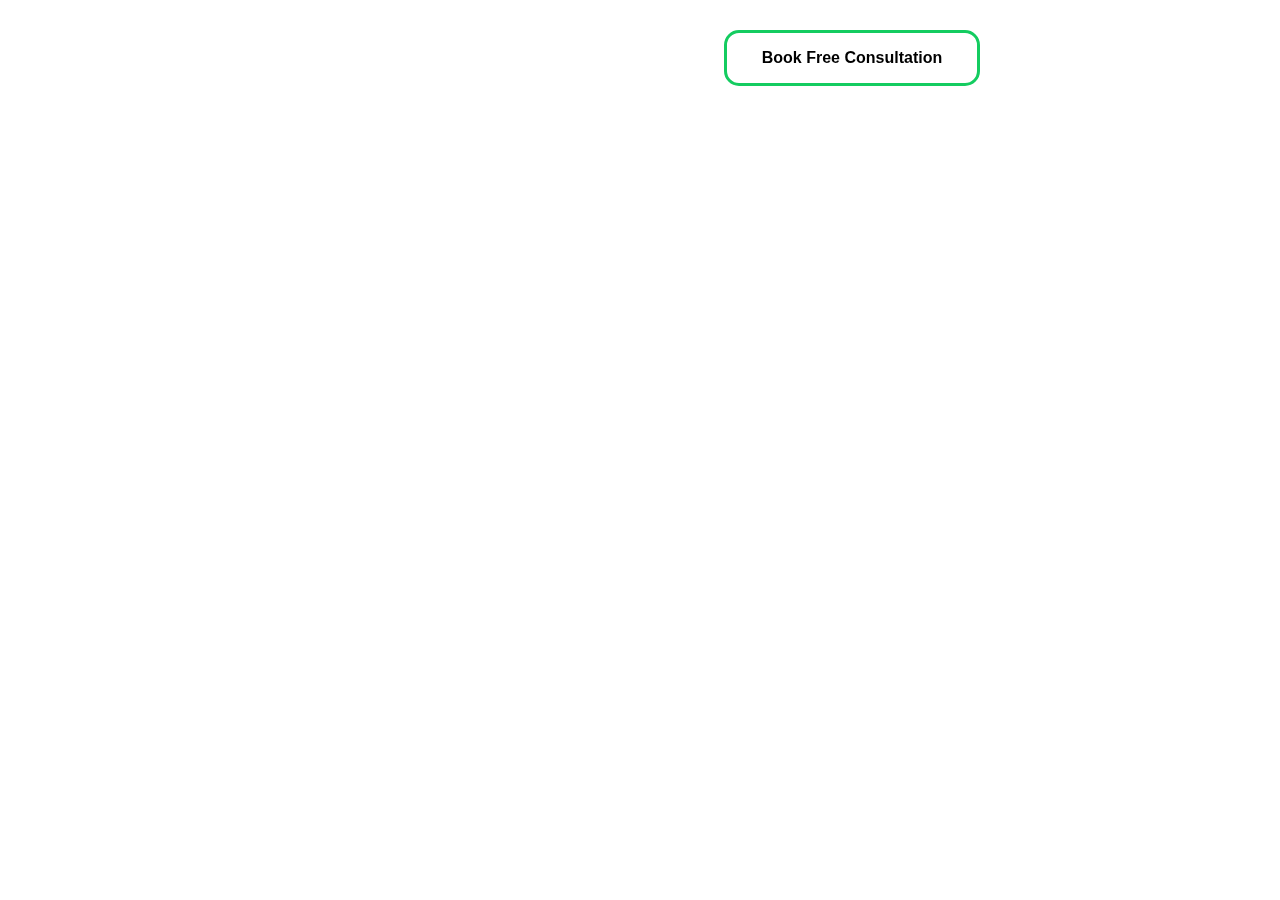
==== marketfeed/index.html @ 93785d62 "completted header of marketfeed website" ====
<!DOCTYPE html>
<html lang="en">
<head>
    <meta charset="UTF-8">
    <meta http-equiv="X-UA-Compatible" content="IE=edge">
    <meta name="viewport" content="width=device-width, initial-scale=1.0">
    <link rel="stylesheet" href="./style.css">
    <title>Document</title>
</head>
<body>
    <!-- header -->
    <header>
        <div class="nav-container">
            <div class="nav-elements">

                <!-- logo image -->
                <a 
                    href="#">
                    <img 
                        src="https://149494764.v2.pressablecdn.com/wp-content/uploads/2020/10/cropped-logo_marketfeed_bg_white@1x-3-2.png" 
                        alt=""
                        class="logo">
                </a>
                <!-- /logo image -->

                <!-- button -->
                <div class="button-container">
                    <div class="nav-button">
                        <h3 class="nav-button-text">Book Free Consultation</h3>
                    </div>
                </div>
                <!-- /button -->
                
            </div>
        </div>
    </header>
    <!-- /header -->

</body>
</html>
---- marketfeed/style.css ----
body {
    margin: 0;
    padding: 0;
}

/* header */
header {
    width: 100%;
    height: 80px;
    margin-top: 20px;
    position: fixed;
}

.nav-container {
    padding: 10px 300px 10px 300px;
    align-items: center;
}

.nav-elements {
    display: flex;
    justify-content: space-between;
    align-items: center;
}

.logo {
    width: 220px;
}

.nav-button {
    width: 250px;
    border-style: solid;
    border-color: rgb(20, 204, 96);
    text-align: center;
    border-radius: 15px;
    height: 50px;
}

.button-container :hover {
    background: rgb(20, 204, 96);
    color: white;
    border-radius: 15px ;
}

.nav-button-text {
    padding-top: 16px;
    margin: 0;
    font-size: medium;
    font-family: sans-serif;
}
/* /header */
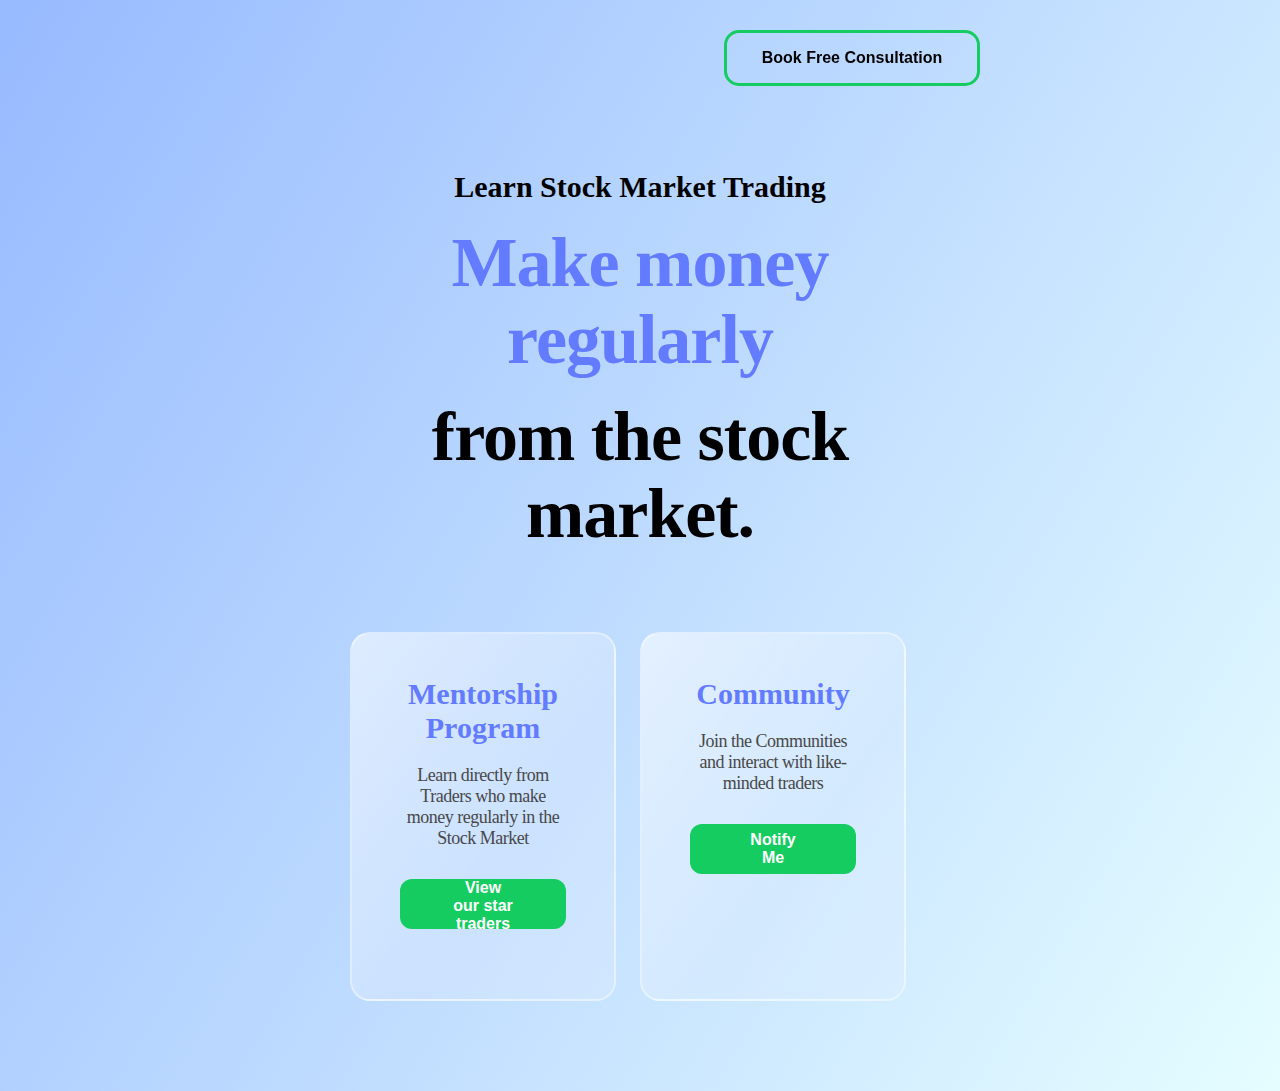
==== commit 420206cb: "completted first section of marketfeed" ====
--- a/marketfeed/index.html
+++ b/marketfeed/index.html
@@ -5,7 +5,7 @@
     <meta http-equiv="X-UA-Compatible" content="IE=edge">
     <meta name="viewport" content="width=device-width, initial-scale=1.0">
     <link rel="stylesheet" href="./style.css">
-    <title>Document</title>
+    <title>Learn Stock Market Trading</title>
 </head>
 <body>
     <!-- header -->
@@ -30,11 +30,98 @@
                     </div>
                 </div>
                 <!-- /button -->
-                
+
             </div>
         </div>
     </header>
     <!-- /header -->
 
+    <!-- first section -->
+    <section class="container-1">
+        <div class="contents">
+
+            <div class="align-center">
+                <h2>
+                    <span id="first-heading">
+                        Learn Stock Market Trading
+                    </span>
+                </h2>
+            </div>
+
+            <div class="align-center" style="margin-bottom: 80px;">
+                <h2>
+                    <span id="heading1">
+                        Make money regularly
+                    </span>
+                </h2>
+                <h2>
+                    <span id="heading2">
+                        from the stock market.
+                    </span>
+                </h2>
+            </div>
+
+            <!-- cards -->
+            <div class="card-container">
+
+                <!-- card 1 -->
+                <div class="card-first">
+
+                    <!-- card image -->
+                    <div class="first-card-img">
+                        <img src="	https://fundfolio.gumlet.io/fundfolio/Breakout-Universiy/mentorshipIcon.png?w=96&q=75" alt="">
+                    </div>
+
+                    <!-- heading -->
+                    <h3 class="first-card-heading">Mentorship Program</h3>
+
+                    <!-- description -->
+                    <div class="first-card-description">
+                        Learn directly from Traders who make money regularly in the Stock Market
+                    </div>
+
+                    <!-- button -->
+                    <div>
+                        <button class="first-card-button">
+                            View our star traders
+                        </button>
+                    </div>
+                </div>
+                <!-- /card 1 -->
+
+                <!-- card 2 -->
+                <div class="card-first">
+
+                    <!-- card image -->
+                    <div class="first-card-img">
+                        <img src="https://fundfolio.gumlet.io/fundfolio/Breakout-Universiy/communityIcon.png?w=96&q=75" alt="">
+                    </div>
+                    <!-- /card image -->
+
+                    <!-- heading -->
+                    <h3 class="first-card-heading">Community</h3>
+
+                    <!-- description -->
+                    <div class="first-card-description">
+                        Join the Communities and interact with like-minded traders
+                    </div>
+
+                    <!-- button -->
+                    <div>
+                        <button class="first-card-button">
+                            Notify Me
+                        </button>
+                    </div>
+
+                </div>
+                <!-- /card 2 -->
+
+            </div>
+            <!-- /cards -->
+
+        </div>
+    </section>
+    <!-- /first section -->
+
 </body>
 </html>--- a/marketfeed/style.css
+++ b/marketfeed/style.css
@@ -47,4 +47,102 @@
     font-size: medium;
     font-family: sans-serif;
 }
-/* /header */+/* /header */
+
+/* first section */
+.container-1 {
+    width: 100%;
+    background-image: linear-gradient(121deg, rgb(151, 186, 255), rgb(229, 253, 255) 100%);;
+}
+
+.contents {
+    padding: 150px 350px 90px 350px;
+}
+
+.align-center {
+    text-align: center;
+}
+
+#first-heading {
+    margin: 0px;
+    padding: 0;
+    font-size: 30px;
+}
+
+#heading1 {
+    color: rgb(99, 123, 255);
+    font-size: 70px;
+    font-weight: 800;
+    font-stretch: normal;
+    line-height: 1.1;
+    letter-spacing: -1px;
+    margin: 0px;
+}
+
+#heading2 {
+    font-size: 70px;
+    font-weight: 800;
+    font-stretch: normal;
+    line-height: 1.1;
+    letter-spacing: -1px;
+}
+
+.card-container {
+    display: flex;
+}
+
+.card-first {
+    display: flex;
+    flex-direction: column;
+    align-items: center;
+    flex-grow: 1;
+    flex-basis: 0px;
+
+    background-image: linear-gradient(125deg, rgba(255, 255, 255, 0.5) 1%, rgba(223, 232, 255, 0.2) 60%), 
+                      linear-gradient(305deg, rgba(255, 255, 255, 0.1) 100%, rgba(255, 255, 255, 0.8));
+    padding: 25px 48px 50px;
+    border-radius: 20px;
+    border: 2px solid rgba(255, 255, 255, 0.4);
+    margin-right: 24px;
+    text-align: center;
+    min-height: 290px;
+}
+
+.first-card-heading {
+    color: rgb(99, 123, 255);
+    font-size: 30px;
+    font-weight: 900;
+    margin: 0px 0px 20px 0px;
+}
+
+.first-card-description {
+    font-size: 18px;
+    font-stretch: normal;
+    font-style: normal;
+    line-height: normal;
+    letter-spacing: -0.5px;
+    text-align: center;
+    color: rgb(72, 72, 72);
+    margin-bottom: 30px;
+}
+
+.first-card-button {
+    background: rgb(20, 204, 96);
+    border: none;
+    height: 50px;
+    width: 100%;
+    padding: 0px 50px 0px 50px;
+    border-radius: 12px;
+    color: white;
+    text-align: center;
+    font-size: 16px;
+    font-weight: 900;
+}
+/* /first section */
+
+/* feedback */
+.feedback {
+    width: 100%;
+    height: 2000px;
+}
+/* /feedback */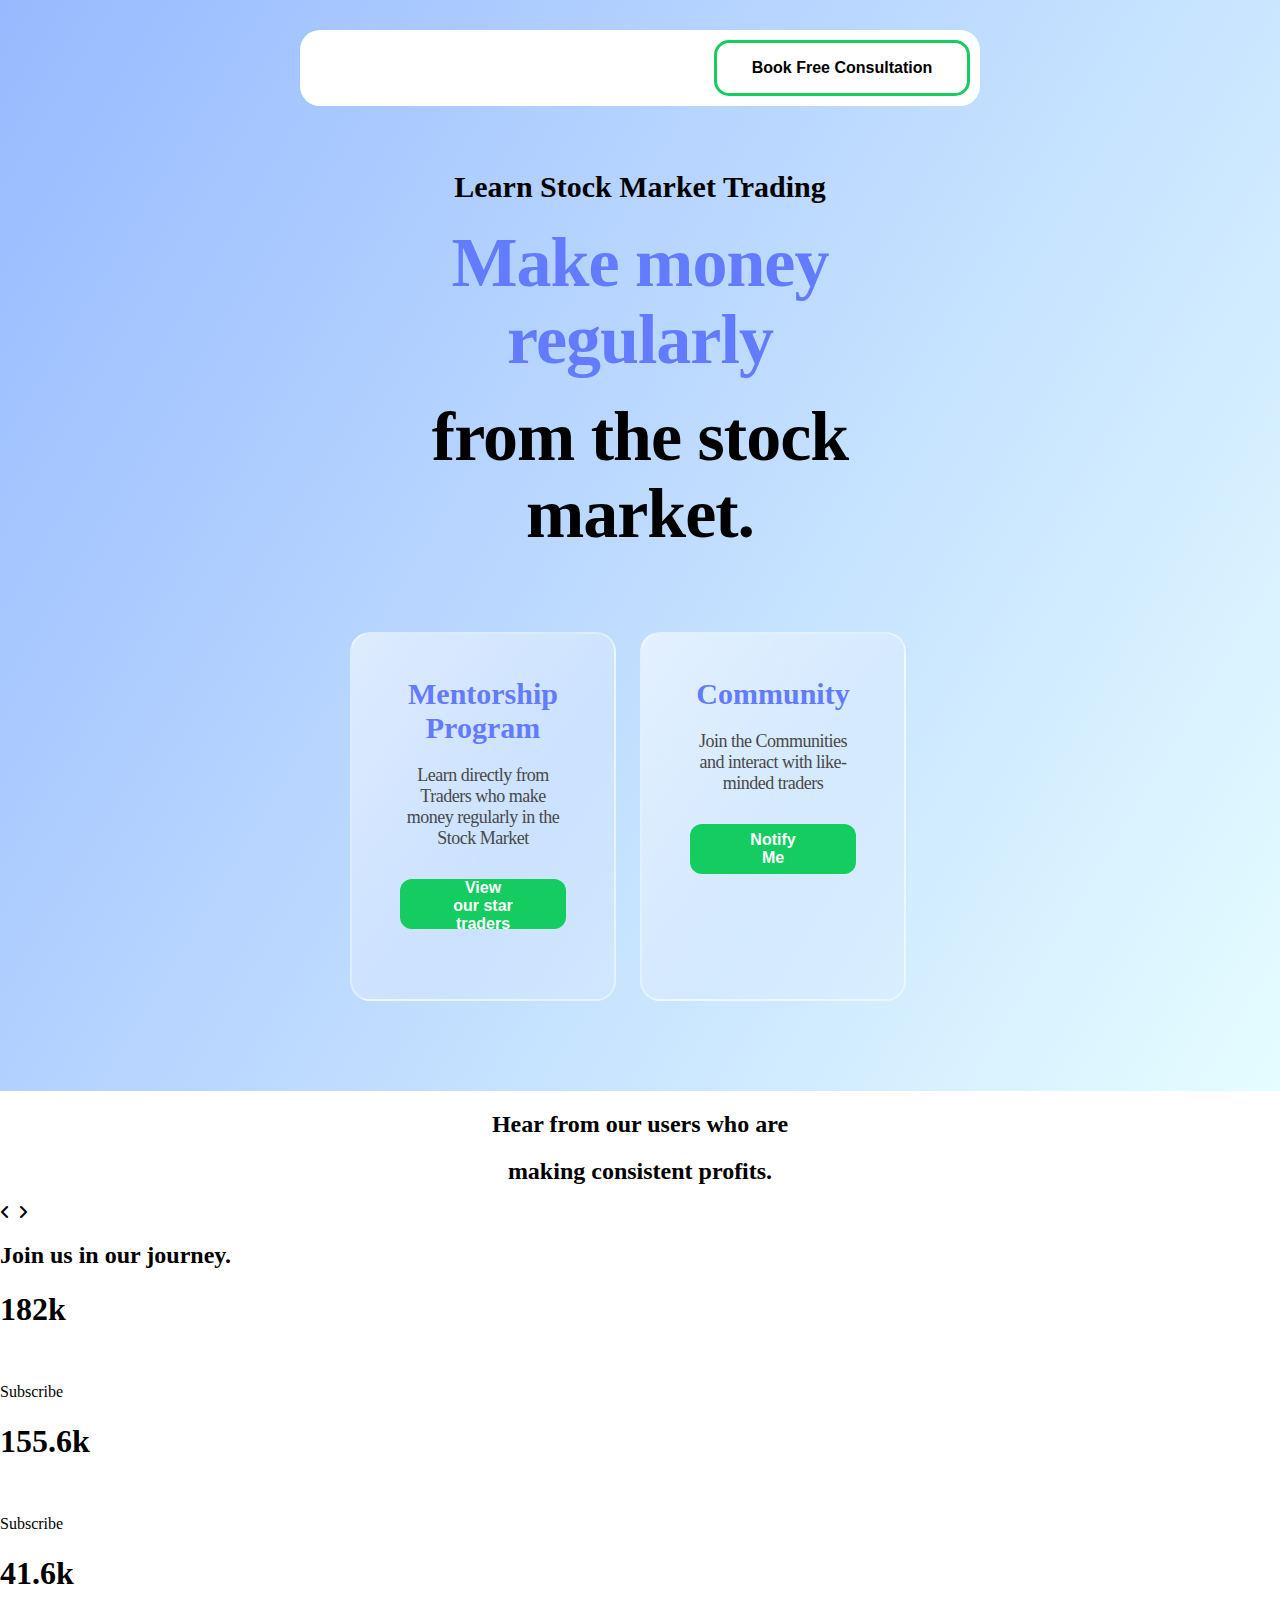
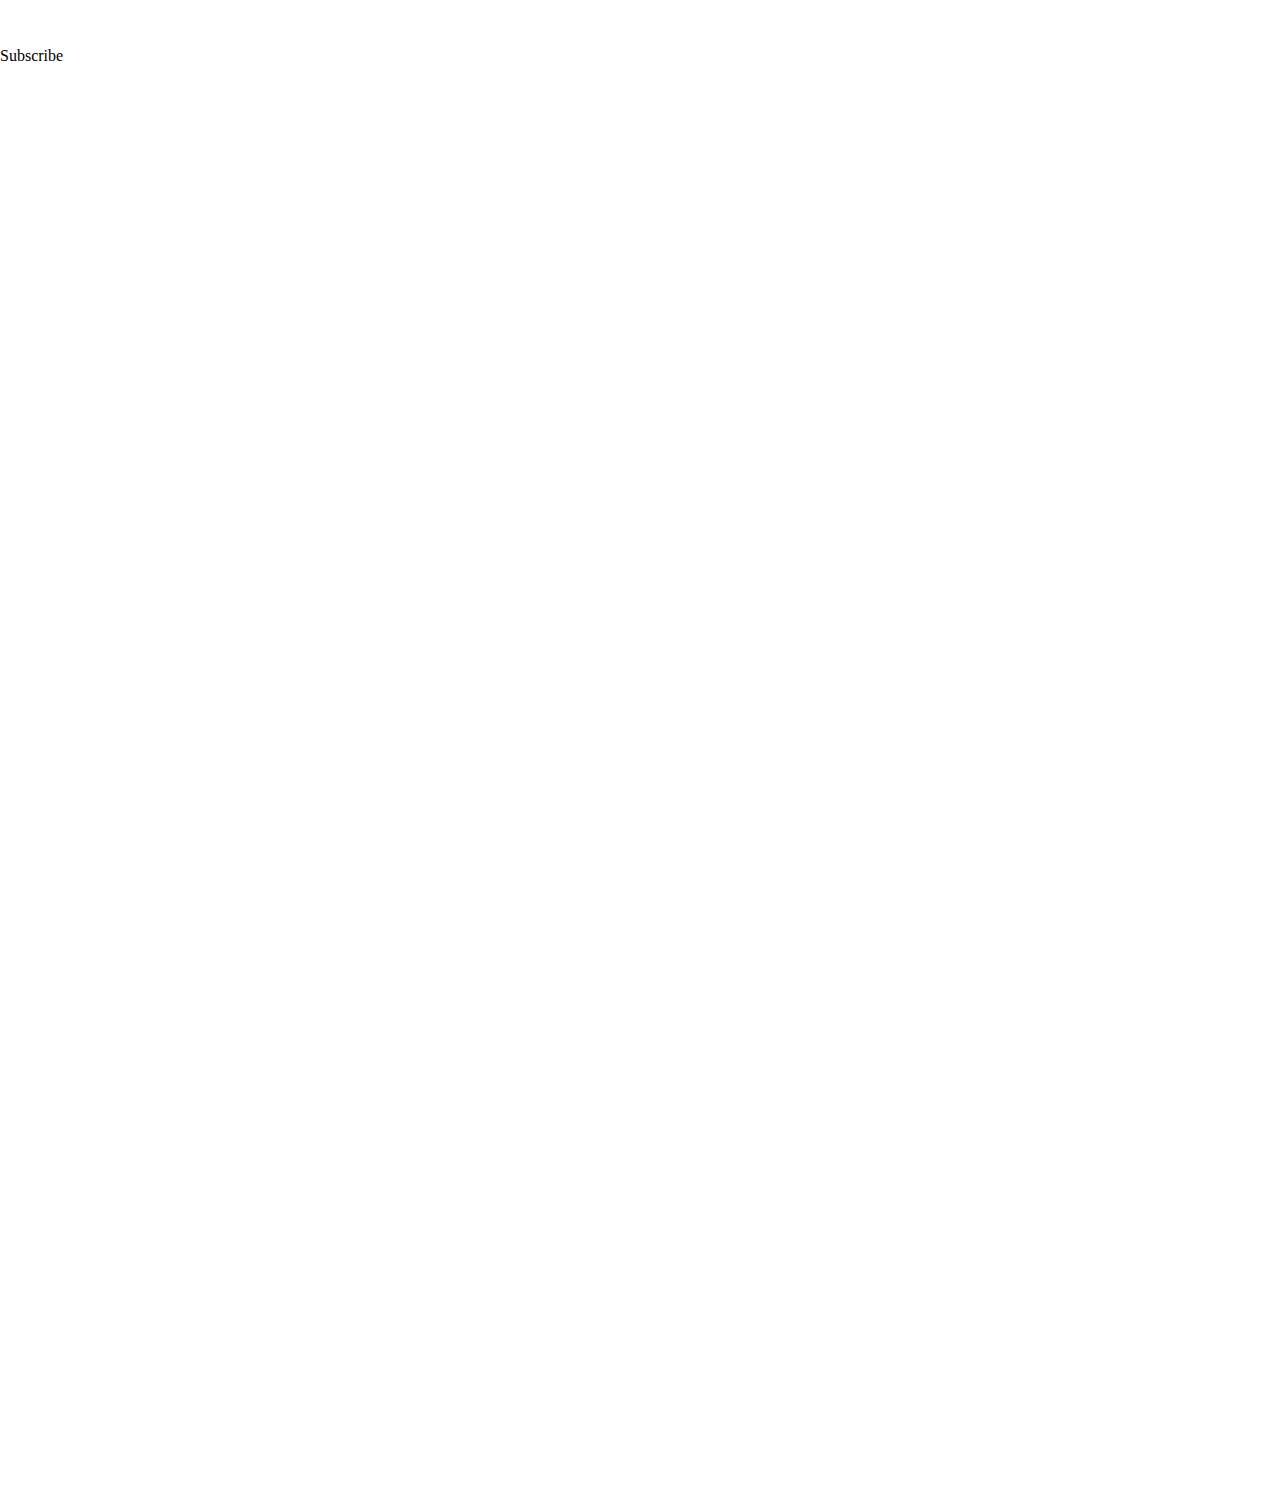
==== commit 54b204f6: "added a background color to nav bar" ====
--- a/marketfeed/index.html
+++ b/marketfeed/index.html
@@ -4,6 +4,7 @@
     <meta charset="UTF-8">
     <meta http-equiv="X-UA-Compatible" content="IE=edge">
     <meta name="viewport" content="width=device-width, initial-scale=1.0">
+    <link rel="stylesheet" href="https://cdnjs.cloudflare.com/ajax/libs/font-awesome/6.1.2/css/all.min.css">
     <link rel="stylesheet" href="./style.css">
     <title>Learn Stock Market Trading</title>
 </head>
@@ -11,6 +12,7 @@
     <!-- header -->
     <header>
         <div class="nav-container">
+           <div style="background-color: white; padding: 10px; border-radius: 20px;">
             <div class="nav-elements">
 
                 <!-- logo image -->
@@ -30,8 +32,8 @@
                     </div>
                 </div>
                 <!-- /button -->
-
-            </div>
+            </div>
+           </div>
         </div>
     </header>
     <!-- /header -->
@@ -123,5 +125,101 @@
     </section>
     <!-- /first section -->
 
+    <!-- feedback section -->
+    <section class="feedback">
+        <div class="feedback-container">
+
+            <!-- headings -->
+            <div class="align-center">
+                <h2>
+                    <span id="feedback-heading1">
+                        Hear from our users who are
+                    </span>
+                </h2>
+                <h2>
+                    <span id="feedback-heading2">
+                        making consistent profits.
+                    </span>
+                </h2>
+            </div>
+            <!-- /headings -->
+
+
+            <div style="padding-left: 50px;"><div class="background-round"></div></div>
+
+            <!-- feed backs -->
+            <div class="feedback-videos">
+                <div class="video">
+                    <i class="arrow-icon-left fa-solid fa-angle-left"></i>
+                    <img 
+                        src="https://fundfolio.gumlet.io/fundfolio/Breakout-Universiy/RajinderNew.jpg?w=828&q=75" 
+                        alt=""
+                        class="feedback-image">
+                        <i class="arrow-icon-right fa-solid fa-angle-right"></i>
+                </div>
+            </div>
+            <!-- /feed backs -->
+
+            <div class="feedback-heading3">
+                <h2>Join us in our journey.</h2>
+            </div>
+            
+            <!-- socialmedia account details -->
+            <div class="social-media">
+
+                <!-- youtube details -->
+                <div class="socialmedia-align">
+                    <h1 class="youtube-gradient">182k</h1>
+
+                    <div>
+                        <img 
+                            src="https://fundfolio.gumlet.io/fundfolio/Breakout-Universiy/youtubeLogo.png?w=128&q=75" 
+                            alt="">
+                    </div>
+
+                    <div>
+                        <p>Subscribe</p>
+                    </div>
+                </div>
+                <!-- /youtube details -->
+
+                <!-- twitter details -->
+                <div class="socialmedia-align">
+                    <h1 class="twitter-gradient">155.6k</h1>
+
+                    <div>
+                        <img 
+                            src="https://fundfolio.gumlet.io/fundfolio/Breakout-Universiy/telegramLogo.png?w=48&q=75" 
+                            alt="">
+                    </div>
+
+                    <div>
+                        <p>Subscribe</p>
+                    </div>
+                </div>
+                <!-- /twitter details -->
+
+                <!-- instagram details -->
+                <div class="socialmedia-align">
+                    <h1 class="instagram-gradient">41.6k</h1>
+
+                    <div>
+                        <img 
+                            src="https://fundfolio.gumlet.io/fundfolio/Breakout-Universiy/instagramLogo.png?w=48&q=75" 
+                            alt="">
+                    </div>
+
+                    <div>
+                        <p>Subscribe</p>
+                    </div>
+                </div>
+                <!-- /instagram details -->
+
+            </div>
+            <!-- /socialmedia account details -->
+        </div>
+    </section>
+    <!-- /feedbak section -->
+
 </body>
 </html>